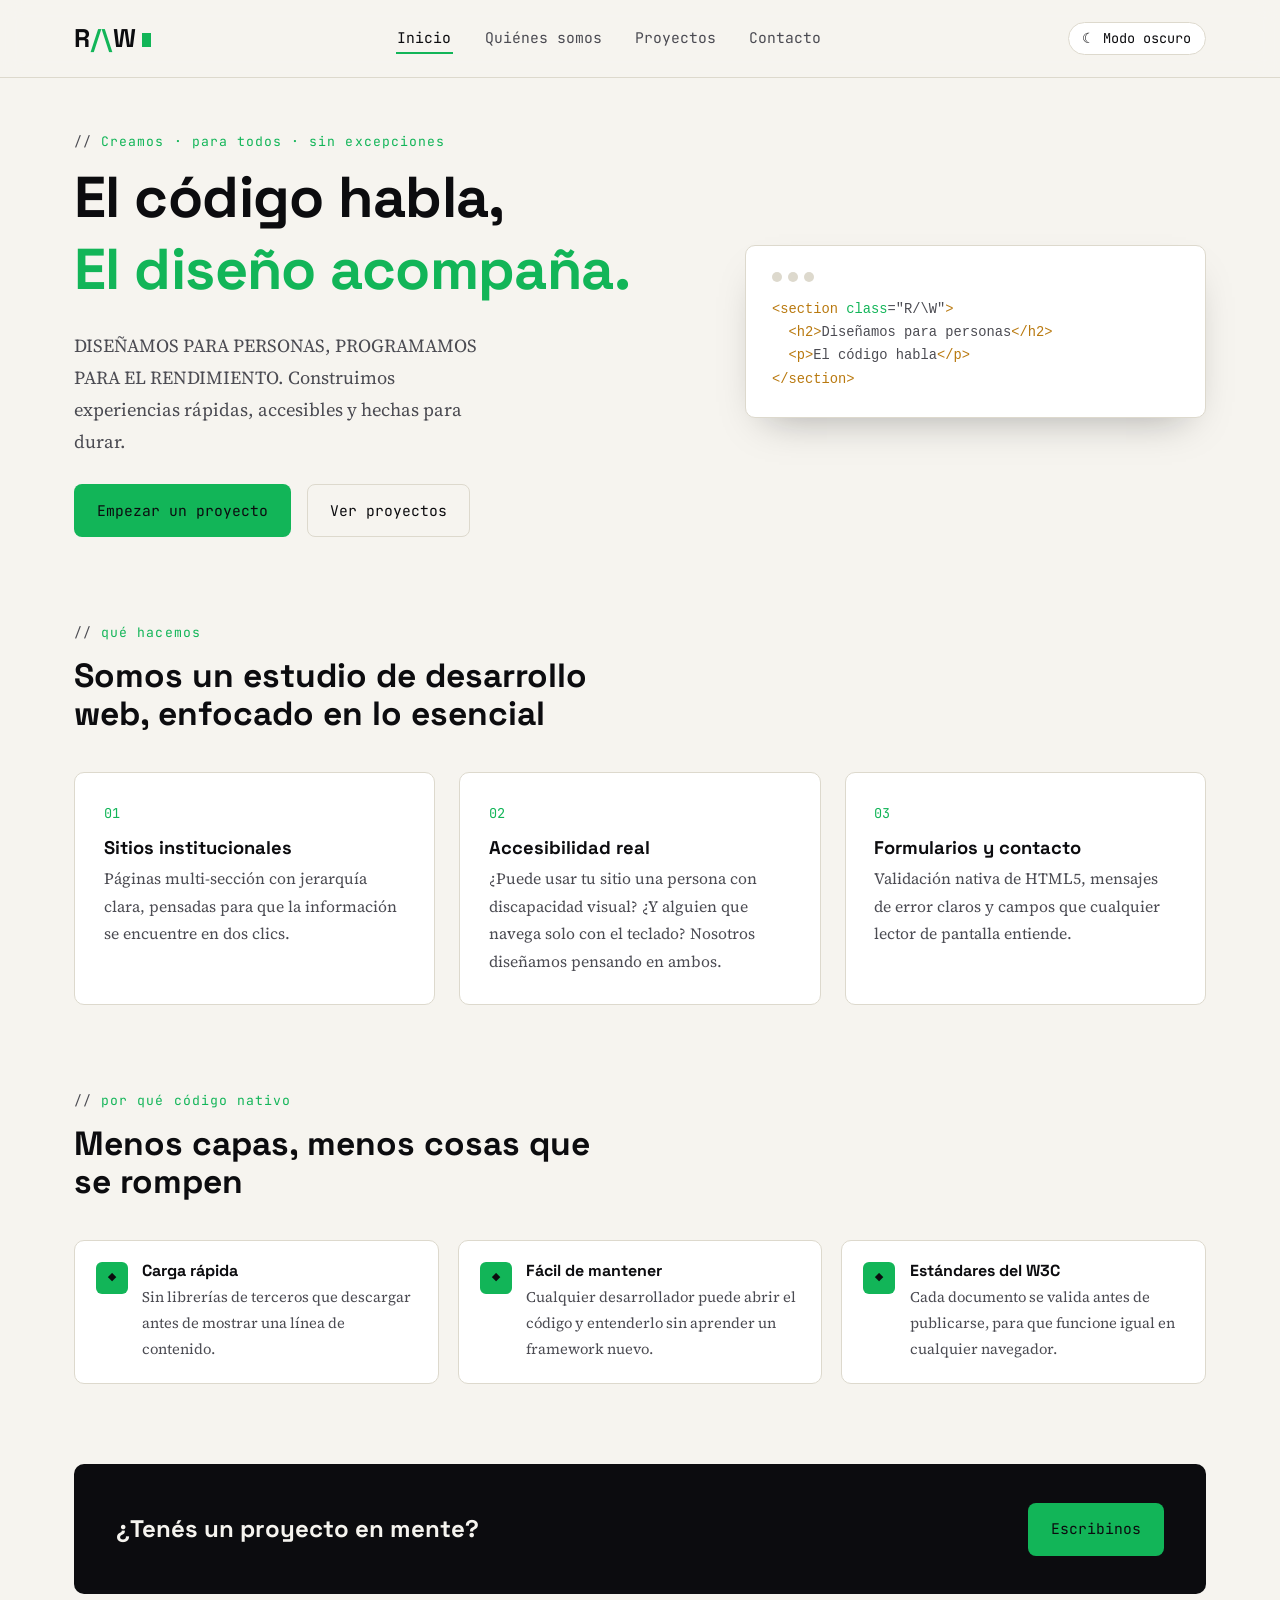
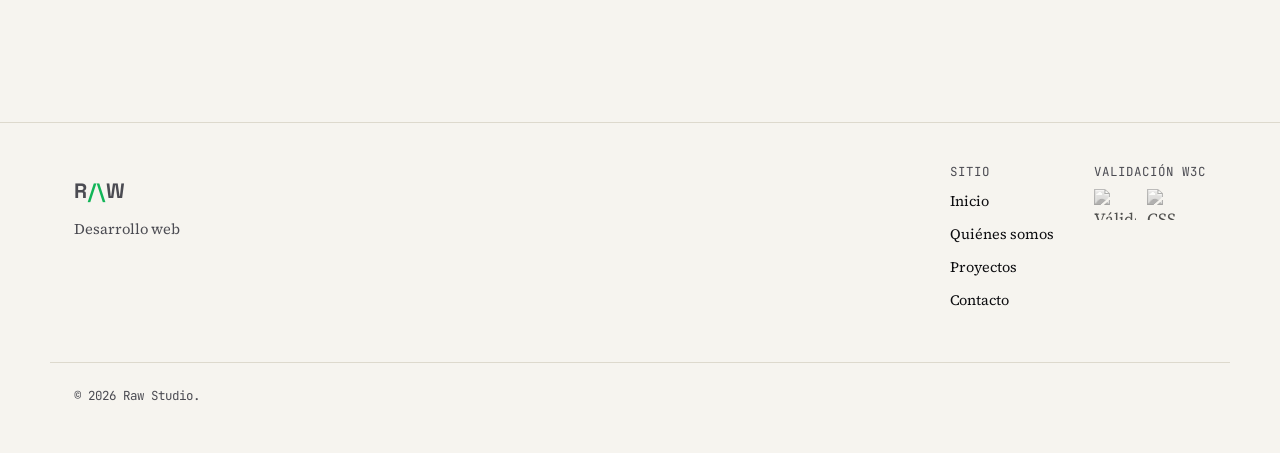
==== index.html @ df473d53 "Primer commit: Estructura limpia del header" ====
<!DOCTYPE html>
<html lang="es">
<head>
  <meta charset="UTF-8"> <!-- codificación de caracteres, necesaria para tildes y ñ -->
  <meta name="viewport" content="width=device-width, initial-scale=1.0"> <!-- obligatoria para que el sitio se vea estable en celulares y tablets -->
  <meta name="description" content="Raw Studio construye sitios web rápidos y accesibles con HTML, CSS y JavaScript nativos, sin frameworks de por medio."> <!-- descripción que usan los buscadores en los resultados -->
  <meta name="robots" content="index, follow"> <!-- le dice a los buscadores que indexen esta página y sigan sus links -->
  <meta name="keywords" content="desarrollo web,diseño web,accesibilidad,html5"> <!-- palabras clave asociadas a la página -->
  <meta name="author" content="Raw Studio"> <!-- autor del documento -->
  <title>Raw Studio — Desarrollo web</title> <!-- texto que aparece en la pestaña del navegador -->

  <!-- Precarga de conexión a Google Fonts para que las fuentes externas carguen más rápido -->
  <link rel="preconnect" href="https://fonts.googleapis.com">
  <link rel="preconnect" href="https://fonts.gstatic.com" crossorigin>
  <!-- Tipografías externas: Space Grotesk (títulos), Source Serif 4 (cuerpo), JetBrains Mono (etiquetas/código) -->
  <link href="https://fonts.googleapis.com/css2?family=Space+Grotesk:wght@500;700;800&family=Source+Serif+4:ital,wght@0,400;0,600;1,400&family=JetBrains+Mono:wght@400;500&display=swap" rel="stylesheet">
  <link rel="stylesheet" href="css/base.css"> <!-- Este CSS lo comparten todas las páginas para no repetir el mismo código en cada una -->
  <link rel="stylesheet" href="css/index.css"> <!-- Este CSS es exclusivo de esta página (hero, servicios, features, CTA) -->
</head>
<body>

  <!-- Skip link: permite saltar directo al contenido con el teclado, sin pasar por todo el menú -->
  <a class="skip-link" href="#contenido">Saltar al contenido</a>

  <!-- HEADER: encabezado presente en las 4 páginas, con logo, navegación y botón de tema -->
  <header class="site-header">
  <div class="header-inner"> 
    <!-- Esto es para tocar el logo y volverte a la pagina principal-->
     <!-- El logo NO es un <h1>: cada página define su propio h1 más abajo -->
    <a href="index.html" class="logo" aria-label="Raw Studio, inicio">R<span class="slash">/\</span>W<span class="cursor" aria-hidden="true"></span></a>

      <!-- <nav> semántico con aria-label propio porque hay más de un <nav> en la página (este y el del footer) -->
    <nav class="main-nav" aria-label="Navegación principal">
      <ul> 
        <li><a href="index.html" aria-current="page">Inicio</a></li><!-- aria-current="page" le indica a lectores de pantalla en qué página estamos parados -->
        <li><a href="quienes-somos.html">Quiénes somos</a></li>
        <li><a href="proyectos.html">Proyectos</a></li>
        <li><a href="contacto.html">Contacto</a></li>
      </ul>
    </nav>

    <div class="header-actions"> <!-- contenedor del botón de tema, por si mañana se agrega algo más al lado -->
        <!-- Botón de modo claro/oscuro. aria-pressed y aria-label los actualiza js/theme.js en cada click -->
      <button id="theme-toggle" class="theme-toggle" type="button" aria-pressed="false" aria-label="Cambiar a modo oscuro">
        ☾ Modo oscuro
      </button>
    </div>
  </div>
</header>
  
  <!-- <main> único por página: contiene el contenido central, es el destino del skip-link -->
  <main id="contenido">

    <!-- .home-grid: layout Grid de una sola columna y ancho completo (index NO lleva aside, según consigna) -->
    <div class="page home-grid">

      <!-- HERO: sección de apertura. Es un <section> con Grid interno de 2 columnas (texto | panel de código).
           aria-label explícito (no aria-labelledby al h1) porque el h1 es un eslogan ("El código habla...") y no
           describe qué es la región; un lector de pantalla necesita un nombre que explique la sección, no la frase de marketing. -->
      <section class="hero" aria-label="Presentación principal">
        <div class="hero-copy"> <!-- columna izquierda del hero: texto y botones -->
          <p class="eyebrow">Creamos · para todos · sin excepciones</p> <!-- etiqueta chica arriba del título -->
          <!-- h1: único encabezado de nivel 1 de esta página -->
          <h1 class="hero-title">El código habla,<span class="hl">El diseño acompaña.</span></h1>
          <p class="hero-lede"> <!-- párrafo de bajada, resume la propuesta del estudio -->
            DISEÑAMOS PARA PERSONAS, PROGRAMAMOS PARA EL RENDIMIENTO.
            Construimos experiencias rápidas, accesibles y hechas para durar.
          </p>
          <!-- .hero-actions: Flexbox para alinear los dos botones en fila -->
          <div class="hero-actions">
            <a class="btn btn-primary" href="contacto.html">Empezar un proyecto</a> <!-- botón principal, mayor jerarquía visual -->
            <a class="btn btn-ghost" href="proyectos.html">Ver proyectos</a> <!-- botón secundario, solo contorno -->
          </div>
        </div>
        <!-- Panel decorativo tipo "editor de código". aria-hidden porque es puramente visual, no aporta información -->
        <div class="hero-panel" aria-hidden="true">
          <div class="dot-row"> <!-- fila de puntitos, como los botones de una ventana -->
            <span class="dot"></span><span class="dot"></span><span class="dot"></span>
          </div>
          <pre><span class="tok-tag">&lt;section</span> <span class="tok-attr">class</span>=<span class="tok-str">"R/\W"</span><span class="tok-tag">&gt;</span>
  <span class="tok-tag">&lt;h2&gt;</span>Diseñamos para personas<span class="tok-tag">&lt;/h2&gt;</span>
  <span class="tok-tag">&lt;p&gt;</span>El código habla<span class="tok-tag">&lt;/p&gt;</span>
<span class="tok-tag">&lt;/section&gt;</span></pre>
<!--<pre>sirve para mostrar texto con formato predefinido, respetando exactamente los espacios, saltos de línea y tabulaciones que tiene en el código fuente.-->
        </div>
      </section>

      <!-- SERVICIOS: .services-grid usa CSS Grid de 3 columnas (repeat(3, 1fr)).
           aria-label explícito con el texto del eyebrow: el h2 es una frase larga, "qué hacemos" es el nombre
           corto y descriptivo que un lector de pantalla necesita al navegar por regiones. -->
      <section aria-label="Qué hacemos">
        <div class="section-head"> <!-- eyebrow + h2 de la sección -->
          <p class="eyebrow">qué hacemos</p>
          <h2>Somos un estudio de desarrollo web, enfocado en lo esencial</h2>
        </div>
        <div class="services-grid">
          <!-- Cada <article> es contenido independiente y autocontenido: por eso no es un simple <div> -->
          <article class="service-card">
            <p class="num">01</p> <!-- numerito decorativo de la tarjeta -->
            <h3>Sitios institucionales</h3>
            <p>Páginas multi-sección con jerarquía clara, pensadas para que la información se encuentre en dos clics.</p>
          </article>
          <article class="service-card">
            <p class="num">02</p>
            <h3>Accesibilidad real</h3>
            <p>¿Puede usar tu sitio una persona con discapacidad visual?
               ¿Y alguien que navega solo con el teclado?
               Nosotros diseñamos pensando en ambos.</p>
          </article>
          <article class="service-card">
            <p class="num">03</p>
            <h3>Formularios y contacto</h3>
            <p>Validación nativa de HTML5, mensajes de error claros y campos que cualquier lector de pantalla entiende.</p>
          </article>
        </div>
      </section>

      <!-- POR QUÉ NOSOTROS: .features-row usa Flexbox con wrap, para que las 3 tarjetas se acomoden solas.
           aria-label explícito (mismo criterio que en la sección de servicios): el h2 es un eslogan,
           el eyebrow es el nombre corto que describe la región. -->
      <section aria-label="Por qué código nativo">
        <div class="section-head">
          <p class="eyebrow">por qué código nativo</p>
          <h2>Menos capas, menos cosas que se rompen</h2>
        </div>
        <div class="features-row">
          <div class="feature-pill"> <!-- tarjeta: ícono + título + texto -->
            <!-- Ícono puramente decorativo -> aria-hidden -->
            <span class="mark" aria-hidden="true">◆</span>
            <div>
              <h3>Carga rápida</h3>
              <p>Sin librerías de terceros que descargar antes de mostrar una línea de contenido.</p>
            </div>
          </div>
          <div class="feature-pill">
            <span class="mark" aria-hidden="true">◆</span>
            <div>
              <h3>Fácil de mantener</h3>
              <p>Cualquier desarrollador puede abrir el código y entenderlo sin aprender un framework nuevo.</p>
            </div>
          </div>
          <div class="feature-pill">
            <span class="mark" aria-hidden="true">◆</span>
            <div>
              <h3>Estándares del W3C</h3>
              <p>Cada documento se valida antes de publicarse, para que funcione igual en cualquier navegador.</p>
            </div>
          </div>
        </div>
      </section>

      <!-- CTA final: .cta-band usa Flexbox para separar el texto del botón a los extremos.
           No tiene eyebrow arriba, así que el aria-label describe la función de la región
           en vez de repetir la pregunta del h2 como nombre de landmark. -->
      <section class="cta-band" aria-label="Llamado a la acción">
        <h2>¿Tenés un proyecto en mente?</h2>
        <a class="btn btn-primary" href="contacto.html">Escribinos</a>
      </section>

    </div>
  </main>

  <!-- FOOTER institucional: se repite igual en las 4 páginas -->
  <footer class="site-footer">
    <!-- .footer-inner: Flexbox con justify-content: space-between para separar marca y navegación -->
    <div class="footer-inner">
      <div class="footer-brand"> <!-- logo chico + descripción corta del estudio -->
        <p class="logo">R<span class="slash">/\</span>W</p>
        <p>Desarrollo web</p>
      </div>
      <!-- Segundo <nav> de la página: por eso necesita su propio aria-label distinto al de arriba -->
      <nav class="footer-nav" aria-label="Navegación del pie de página">
        <div class="footer-col"> <!-- columna "Sitio", con los links a las 4 páginas -->
          <h2>Sitio</h2>
          <ul>
            <li><a href="index.html">Inicio</a></li>
            <li><a href="quienes-somos.html">Quiénes somos</a></li>
            <li><a href="proyectos.html">Proyectos</a></li>
            <li><a href="contacto.html">Contacto</a></li>
          </ul>
        </div>
        <div class="footer-col"> <!-- columna "Validación W3C", con los badges -->
          <h2>Validación W3C</h2>
          <!-- Badges oficiales del W3C: certifican que el HTML y el CSS pasan la validación -->
          <div class="w3c-badges">
            <a href="https://validator.w3.org/check?uri=referer" title="Validar HTML de esta página">
              <img src="https://www.w3.org/Icons/valid-html401" alt="Válido HTML5" width="42" height="31">
            </a>
            <a href="https://jigsaw.w3.org/css-validator/check/referer" title="Validar CSS de esta página">
              <img src="https://jigsaw.w3.org/css-validator/images/vcss" alt="CSS Válido" width="42" height="31">
            </a>
          </div>
        </div>
      </nav>
    </div>
    <div class="footer-bottom"> <!-- franja final, debajo de la línea divisoria -->
      <p>© 2026 Raw Studio.</p>
      
    </div>
  </footer>

  <!-- Script al final del body: se carga después del contenido, no bloquea el renderizado -->
  <script src="js/theme.js"></script>
</body>
</html>
---- css/base.css ----
/* ============================================================
   RAW STUDIO — BASE.CSS
   Estilos COMPARTIDOS por las 4 páginas: variables (modo claro/
   oscuro), reset, header, nav, botones, layout de página interna
   y footer. Se carga en index, quienes-somos, contacto y proyectos,
   SIEMPRE antes que el CSS propio de cada página.
   ============================================================ */

/* ------------------------------------------------------------
   1. TOKENS — Custom Properties
   Modo claro por defecto, modo oscuro sobreescribe en .dark-mode
   ------------------------------------------------------------ */
:root { /* variables globales, disponibles en todo el documento */
  --bg: #f6f4ef; /* color de fondo general del sitio (modo claro) */
  --surface: #ffffff; /* color de fondo de tarjetas, inputs, header */
  --surface-raised: #ffffff; /* fondo de elementos "elevados" (ej. cta-band en oscuro) */
  --ink: #0c0c0f; /* color principal de texto */
  --ink-soft: #4b4b52; /* color de texto secundario/atenuado */
  --line: #ddd9cd; /* color de bordes y separadores */

  --accent: #12b558; /* verde de marca: links activos, botones, cursor */
  --accent-ink: #0c0c0f; /* color de texto que va SOBRE el acento (contraste) */
  --accent-soft: rgba(18, 181, 88, 0.12); /* versión translúcida del acento, para fondos suaves */

  --accent-2: #b9790f; /* acento secundario: mark, detalles cálidos */
  --accent-2-soft: rgba(185, 121, 15, 0.14); /* versión translúcida del acento secundario */

  --danger: #b3261e; /* color de error (bordes de input inválido) */
  --danger-soft: rgba(179, 38, 30, 0.1); /* versión translúcida del color de error */

  --font-display: "Space Grotesk", "Arial Narrow", sans-serif; /* fuente de títulos, con fallback de sistema */
  --font-body: "Source Serif 4", Georgia, "Times New Roman", serif; /* fuente de párrafos, con fallback de sistema */
  --font-mono: "JetBrains Mono", ui-monospace, "Courier New", monospace; /* fuente de etiquetas/código, con fallback de sistema */

  --lh-tight: 1.15; /* interlineado ajustado, para títulos grandes */
  --lh-body: 1.75; /* interlineado amplio, para párrafos largos */
  --ls-wide: 0.08em; /* espaciado entre letras, para textos tipo etiqueta */

  --radius: 10px; /* radio de borde estándar de tarjetas y botones */
  --shadow: 0 18px 40px -20px rgba(12, 12, 15, 0.35); /* sombra suave estándar */
  --content-max: 1180px; /* ancho máximo del contenido centrado */

  color-scheme: light; /* le avisa al navegador que esta página es de tema claro (afecta scrollbars, controles nativos) */
}

body.dark-mode { /* mismas variables de arriba, pero con los valores del tema oscuro */
  --bg: #0c0c0f; /* fondo casi negro */
  --surface: #16161b; /* superficie de tarjetas un poco más clara que el fondo */
  --surface-raised: #1b1b21; /* superficie elevada, aún más clara */
  --ink: #f3f2ec; /* texto principal casi blanco */
  --ink-soft: #a9a9b3; /* texto secundario gris claro */
  --line: #2b2b32; /* bordes sutiles sobre fondo oscuro */

  --accent: #1ee56e; /* verde más brillante, para que resalte sobre fondo oscuro */
  --accent-ink: #0c0c0f; /* texto oscuro sobre el verde (mismo contraste que en claro) */
  --accent-soft: rgba(30, 229, 110, 0.14); /* verde translúcido para fondos suaves en oscuro */

  --accent-2: #f0b94d; /* acento secundario más claro para modo oscuro */
  --accent-2-soft: rgba(240, 185, 77, 0.16); /* versión translúcida */

  --danger: #ff6b6b; /* rojo más claro, legible sobre fondo oscuro */
  --danger-soft: rgba(255, 107, 107, 0.14); /* versión translúcida */

  --shadow: 0 18px 40px -20px rgba(0, 0, 0, 0.6); /* sombra más marcada, porque el fondo oscuro la disimula */
  color-scheme: dark; /* le avisa al navegador que este estado es de tema oscuro */
}

/* ------------------------------------------------------------
   2. RESET mínimo
   ------------------------------------------------------------ */
*,
*::before,
*::after {
  box-sizing: border-box; /* el padding y el borde se descuentan del ancho, no se suman */
}

html {
  scroll-behavior: smooth; /* el scroll con anclas (#id) se desliza suave en vez de saltar */
}

body {
  margin: 0; /* saca el margen por defecto del navegador */
  background: var(--bg); /* fondo según el tema actual (claro u oscuro) */
  color: var(--ink); /* color de texto según el tema actual */
  font-family: var(--font-body); /* tipografía base para todo el texto */
  font-size: 1.06rem; /* tamaño de fuente base, un poco más grande que el default */
  line-height: var(--lh-body); /* interlineado cómodo para lectura */
  -webkit-font-smoothing: antialiased; /* suaviza el renderizado de fuentes en navegadores WebKit */
  transition: background-color 0.25s ease, color 0.25s ease; /* anima el cambio de color al alternar el tema */
}

img {
  max-width: 100%; /* ninguna imagen desborda el ancho de su contenedor */
  display: block; /* saca el espacio fantasma que dejan las imágenes inline */
}

a {
  color: inherit; /* los links toman el color del texto que los rodea, no el azul por defecto */
}

ul {
  margin: 0; /* saca el margen por defecto de las listas */
  padding: 0; /* saca el padding por defecto (donde vivían las viñetas) */
  list-style: none; /* saca las viñetas, porque el diseño no las usa */
}

h1, h2, h3, h4 {
  font-family: var(--font-display); /* los títulos usan la tipografía de display, no la de párrafo */
  line-height: var(--lh-tight); /* interlineado más ajustado para bloques de texto grande */
  margin: 0 0 0.5em; /* solo margen abajo, para controlar el espaciado a mano */
  font-weight: 700; /* negrita por defecto en todos los niveles de título */
}

p {
  margin: 0 0 1.1em; /* separación estándar entre párrafos */
}

@media (prefers-reduced-motion: reduce) { /* si el usuario pidió "reducir movimiento" en su sistema operativo */
  *, *::before, *::after {
    animation-duration: 0.001ms !important; /* casi anula cualquier animación */
    transition-duration: 0.001ms !important; /* casi anula cualquier transición */
    scroll-behavior: auto !important; /* saca el scroll suave */
  }
}

/* ------------------------------------------------------------
   3. UTILIDADES
   ------------------------------------------------------------ */
.eyebrow { /* etiqueta chica arriba de un título, tipo "// sección" */
  display: inline-block; /* permite márgenes aunque el contenido sea texto corto */
  font-family: var(--font-mono); /* tipografía de código, para el efecto "comentario" */
  font-size: 0.82rem; /* tamaño chico, de etiqueta */
  letter-spacing: var(--ls-wide); /* letras más separadas, look técnico */
  color: var(--accent); /* color de marca */
  margin-bottom: 0.9em; /* separación respecto del título que sigue */
}

.eyebrow::before {
  content: "// "; /* agrega el "//" como si fuera un comentario de código, sin tocar el HTML */
  color: var(--ink-soft); /* el "//" un poco más apagado que el texto */
}

.skip-link { /* link de accesibilidad para saltar directo al contenido */
  position: absolute; /* se saca del flujo normal para poder esconderlo fuera de pantalla */
  left: -999px; /* oculto fuera de la pantalla mientras no tiene foco */
  top: 0;
  background: var(--accent); /* bien visible cuando aparece */
  color: var(--accent-ink); /* contraste correcto sobre el fondo de acento */
  padding: 0.75em 1.2em; /* área cómoda para hacer click/tap */
  font-family: var(--font-mono); /* combina con el resto de las etiquetas técnicas */
  font-size: 0.9rem;
  z-index: 100; /* queda por encima de todo lo demás cuando aparece */
  border-radius: 0 0 6px 0; /* esquina redondeada solo abajo a la derecha */
}

.skip-link:focus {
  left: 0; /* al recibir foco con Tab, entra a la pantalla y se hace visible */
}

.visually-hidden { /* oculta contenido visualmente sin sacarlo del árbol de accesibilidad */
  position: absolute;
  width: 1px; /* prácticamente sin tamaño... */
  height: 1px;
  overflow: hidden; /* ...y lo que sobra se recorta */
  clip: rect(0 0 0 0); /* técnica clásica para ocultar sin usar display:none (que sí lo saca del lector de pantalla) */
  white-space: nowrap; /* evita que el texto se corte y agrande el elemento */
}

/* ------------------------------------------------------------
   4. LOGO / CURSOR TITILANTE
   ------------------------------------------------------------ */
.logo {
  font-family: var(--font-display); /* tipografía de marca */
  font-size: 1.6rem;
  font-weight: 800; /* bien grueso, para que funcione como isotipo */
  color: var(--ink);
  letter-spacing: 1px; /* un poco de aire entre letras */
  margin: 0; /* el logo vive dentro de un <p>, se le saca el margen por defecto */
  text-decoration: none; /* saca el subrayado de link por defecto */
  display: inline-flex; /* permite alinear letra + cursor prolijamente */
  align-items: baseline; /* alinea el cursor con la base del texto, no con el centro */
}


.slash {
  color: var(--accent); /* la barra "/\" del logo en verde, para que resalte */
}

.cursor { /* el rectángulo verde que titila como cursor de terminal */
  display: inline-block; /* para poder darle ancho y alto */
  width: 9px;
  height: 0.85rem;
  margin-left: 5px; /* separación respecto de la "W" */
  background: var(--accent);
  animation: blink 0.9s infinite; /* aplica la animación de titileo definida abajo, en loop infinito */
}

@keyframes blink { /* define los fotogramas de la animación "blink" */
  0%, 49% { opacity: 1; } /* visible durante la primera mitad del ciclo */
  50%, 100% { opacity: 0; } /* invisible durante la segunda mitad -> efecto de parpadeo */
}

/* ------------------------------------------------------------
   5. HEADER + NAV (Flexbox)
   ------------------------------------------------------------ */
.site-header {
  position: sticky; /* el header queda pegado arriba al hacer scroll */
  top: 0; /* se pega justo en el borde superior de la ventana */
  z-index: 20; /* queda por encima del contenido que pasa por debajo */
  background: color-mix(in srgb, var(--bg) 88%, transparent); /* fondo semi-transparente mezclando el color de fondo con transparencia */
  backdrop-filter: blur(10px); /* desenfoca lo que se ve detrás del header al hacer scroll */
  border-bottom: 1px solid var(--line); /* línea fina que separa el header del contenido */
}

.header-inner {
  max-width: var(--content-max); /* no se estira más allá del ancho máximo del sitio */
  margin: 0 auto; /* centra el bloque horizontalmente */
  padding: 1rem 1.5rem; /* aire interno arriba/abajo y a los costados */
  display: flex; /* logo, nav y botón en fila */
  align-items: center; /* centrados verticalmente entre sí */
  justify-content: space-between; /* logo pegado a la izquierda, botón pegado a la derecha */
  gap: 1.5rem; /* separación mínima entre los 3 bloques */
}

.main-nav ul {
  display: flex; /* los <li> quedan en fila en vez de apilados */
  align-items: center; /* centrados verticalmente */
  gap: 1.9rem; /* separación entre cada link del menú */
  font-family: var(--font-mono); /* tipografía técnica para el menú */
  font-size: 0.92rem;
}

.main-nav a {
  text-decoration: none; /* sin subrayado */
  color: var(--ink-soft); /* color apagado cuando el link no está activo ni en hover */
  padding: 0.3em 0.1em; /* aire para que el área de click sea más grande */
  border-bottom: 2px solid transparent; /* reserva el espacio del subrayado, aunque no se vea (evita que "salte" el layout) */
  transition: color 0.2s ease, border-color 0.2s ease; /* anima el cambio de color y del subrayado */
}

.main-nav a:hover,
.main-nav a:focus-visible {
  color: var(--ink); /* se oscurece/aclara al pasar el mouse o enfocar con teclado */
  border-color: var(--accent); /* aparece el subrayado verde */
}

.main-nav a[aria-current="page"] { /* selecciona el link que tiene aria-current="page" (la página activa) */
  color: var(--ink); /* mismo estilo que el hover, pero fijo */
  border-color: var(--accent); /* subrayado verde permanente en la página en la que estás parado */
}

.header-actions {
  display: flex; /* alinea lo que haya del lado derecho del header (el botón de tema) */
  align-items: center;
  gap: 1rem;
}

.theme-toggle { /* botón de modo claro/oscuro */
  font-family: var(--font-mono);
  font-size: 0.85rem;
  background: var(--surface); /* mismo tono que otras superficies (tarjetas) */
  color: var(--ink);
  border: 1px solid var(--line);
  border-radius: 999px; /* valor bien alto -> forma de píldora */
  padding: 0.5em 1em;
  cursor: pointer; /* el mouse indica que es clickeable */
  transition: border-color 0.2s ease, transform 0.15s ease, background 0.2s ease; /* anima hover y click */
}

.theme-toggle:hover {
  border-color: var(--accent); /* el borde se pone verde al pasar el mouse */
}

.theme-toggle:focus-visible {
  outline: 2px solid var(--accent); /* contorno visible al navegar con teclado (Tab) */
  outline-offset: 2px; /* separa el contorno del borde del botón, para que no se pisen */
}

.theme-toggle:active {
  transform: scale(0.96); /* se achica un poquito al hacer click, feedback táctil */
}

/* ------------------------------------------------------------
   6. BOTONES
   ------------------------------------------------------------ */
.btn { /* estilos base compartidos por cualquier botón/link con pinta de botón */
  display: inline-block; /* para poder darle padding sin romper el flujo del texto */
  font-family: var(--font-mono);
  font-size: 0.92rem;
  text-decoration: none; /* por si el botón es en realidad un <a> */
  padding: 0.85em 1.5em; /* área cómoda de click */
  border-radius: 8px;
  border: 1px solid transparent; /* reserva el espacio del borde aunque no se vea (para btn-primary) */
  cursor: pointer;
  transition: transform 0.15s ease, background 0.2s ease, border-color 0.2s ease, box-shadow 0.2s ease; /* anima todos los estados */
}

.btn-primary { /* variante sólida, de mayor jerarquía visual */
  background: var(--accent);
  color: var(--accent-ink); /* texto oscuro sobre el fondo verde, para contraste */
}

.btn-primary:hover,
.btn-primary:focus-visible {
  box-shadow: var(--shadow); /* sombra que le da sensación de "elevación" */
  transform: translateY(-2px); /* se levanta 2px al pasar el mouse */
}

.btn-primary:active {
  transform: translateY(0); /* vuelve a su posición original al hacer click, simula que se "hunde" */
}

.btn-ghost { /* variante secundaria, solo contorno */
  background: transparent; /* sin relleno */
  color: var(--ink);
  border-color: var(--line); /* borde sutil en vez de fondo sólido */
}

.btn-ghost:hover,
.btn-ghost:focus-visible {
  border-color: var(--accent); /* el borde se pone verde */
  color: var(--accent); /* el texto también toma el color de acento */
}

.btn:focus-visible {
  outline: 2px solid var(--accent); /* mismo tratamiento de foco que el resto de los controles */
  outline-offset: 2px;
}

/* ------------------------------------------------------------
   7. LAYOUT — contenedor general y grid de páginas internas
   (el grid propio del index, .home-grid, vive en home.css)
   ------------------------------------------------------------ */
.page { /* contenedor genérico que centra el contenido y le pone márgenes laterales */
  max-width: var(--content-max);
  margin: 0 auto;
  padding: 0 1.5rem;
}

.layout-grid { /* estructura de 2 columnas para las páginas internas */
  display: grid; /* activa CSS Grid en este contenedor */
  grid-template-columns: minmax(0, 1fr) minmax(240px, 300px); /* columna principal flexible + aside de ancho acotado */
  gap: 3.5rem; /* separación entre columna principal y aside */
  padding-block: 3rem 5rem; /* espacio arriba y (más) abajo del bloque */
  align-items: start; /* cada columna respeta su propia altura, no se estiran para igualarse */
}

.layout-grid > aside { /* solo el <aside> hijo directo del grid (no cualquier aside anidado) */
  position: sticky; /* se queda "pegado" en pantalla mientras el resto hace scroll */
  top: 6.5rem; /* a qué distancia del borde superior se pega (debajo del header) */
  border: 1px solid var(--line);
  border-radius: var(--radius);
  padding: 1.6rem;
  background: var(--surface);
}

.layout-grid > aside h2 {
  font-size: 1.05rem; /* título del aside, más chico que un h2 normal de la página */
}

/* Encabezado de página interna (título + bajada): quienes-somos, contacto y proyectos */
.page-hero {
  padding-block: 2.6rem 0.5rem; /* aire arriba, poco abajo (porque después viene el borde) */
  border-bottom: 1px solid var(--line); /* separa el encabezado del resto del contenido */
}

.page-hero h1 {
  font-size: clamp(2rem, 4vw, 2.7rem); /* tamaño fluido: nunca menor a 2rem ni mayor a 2.7rem */
}

.page-hero .lede { /* el párrafo de bajada debajo del h1 */
  color: var(--ink-soft); /* más apagado que el título */
  max-width: 62ch; /* ancho máximo en "caracteres", para que no se estire de más en pantallas anchas */
  font-size: 1.05rem;
}

/* Lista de tags en Flexbox: aparece en el aside de quienes-somos y de proyectos */
.tag-list {
  display: flex; /* los <li> quedan en fila */
  flex-wrap: wrap; /* si no entran todos, bajan de línea */
  gap: 0.6rem; /* separación entre tags */
}

.tag-list li { /* cada tag individual, con pinta de "chip" */
  font-family: var(--font-mono);
  font-size: 0.82rem;
  background: var(--accent-soft); /* fondo verde bien suave */
  color: var(--ink);
  border: 1px solid var(--line);
  padding: 0.4em 0.8em;
  border-radius: 999px; /* forma de píldora */
}

/* ------------------------------------------------------------
   8. FOOTER
   ------------------------------------------------------------ */
.site-footer {
  border-top: 1px solid var(--line); /* separa el footer del contenido de arriba */
  margin-top: 3rem; /* empuja el footer lejos del último bloque de contenido */
}

.footer-inner {
  max-width: var(--content-max);
  margin: 0 auto;
  padding: 2.6rem 1.5rem 3rem;
  display: flex; /* marca a la izquierda, columnas de links a la derecha */
  flex-wrap: wrap; /* en pantallas chicas, los bloques bajan de línea */
  justify-content: space-between; /* separa marca y nav a los extremos */
  gap: 2rem; /* separación mínima si el wrap los junta */
}

.footer-brand .logo { /* el logo del footer se repite más chico que el del header; antes vivía como style="" inline */
  font-size: 1.3rem;
}

.footer-brand p {
  color: var(--ink-soft);
  font-size: 0.92rem;
  max-width: 32ch; /* corta el texto para que no se estire en una sola línea larga */
  margin-top: 0.5rem;
}

.footer-nav {
  display: flex; /* las columnas "Sitio" y "Validación W3C" quedan una al lado de la otra */
  gap: 2.5rem;
  flex-wrap: wrap; /* bajan de línea si no entran */
}

.footer-col h2 { /* título chico de cada columna del footer ("SITIO", "VALIDACIÓN W3C") */
  font-family: var(--font-mono);
  font-size: 0.78rem;
  letter-spacing: var(--ls-wide);
  color: var(--ink-soft); /* apagado, es solo una etiqueta de categoría */
  margin-bottom: 0.8em;
  font-weight: 400; /* sin negrita, para que no compita con el contenido */
  text-transform: uppercase; /* siempre en mayúsculas, sea como sea que esté escrito en el HTML */
}

.footer-col ul {
  display: flex;
  flex-direction: column; /* los links de cada columna quedan apilados verticalmente */
  gap: 0.5rem;
  font-size: 0.9rem;
}

.footer-col a {
  text-decoration: none;
  color: var(--ink);
}

.footer-col a:hover,
.footer-col a:focus-visible {
  color: var(--accent); /* se pone verde al pasar el mouse o enfocar */
}

.w3c-badges {
  display: flex; /* los 2 logitos (HTML5 y CSS) quedan en fila */
  gap: 0.7rem;
  align-items: center;
}

.w3c-badges img {
  height: 31px; /* alto fijo, tamaño oficial de los badges del W3C */
  width: auto; /* el ancho se ajusta solo, para no deformar el logo */
  filter: grayscale(1) opacity(0.7); /* en blanco y negro y semi-transparente por defecto, más discreto */
  transition: filter 0.2s ease; /* anima el cambio de filtro */
}

.w3c-badges a:hover img,
.w3c-badges a:focus-visible img {
  filter: none; /* recupera el color completo al pasar el mouse o enfocar */
}

.footer-bottom { /* franja final con el copyright */
  max-width: var(--content-max);
  margin: 0 auto;
  padding: 1.4rem 1.5rem 2rem;
  border-top: 1px solid var(--line); /* separa esta franja del resto del footer */
  display: flex;
  justify-content: space-between; /* copyright a la izquierda, "UPS..." a la derecha */
  flex-wrap: wrap;
  gap: 1rem;
  font-family: var(--font-mono);
  font-size: 0.78rem;
  color: var(--ink-soft);
}

/* ------------------------------------------------------------
   9. RESPONSIVE — piezas compartidas (nav, footer, layout interno)
   ------------------------------------------------------------ */
@media (max-width: 900px) { /* se aplica en pantallas de 900px de ancho o menos (tablets) */
  .layout-grid {
    grid-template-columns: 1fr; /* pasa de 2 columnas a 1 sola, todo apilado */
  }

  .layout-grid > aside {
    position: static; /* deja de quedar pegado al hacer scroll (ya no hace falta con todo apilado) */
    order: 2; /* el aside pasa a mostrarse después del contenido principal, no antes */
  }
}

@media (max-width: 640px) { /* se aplica en pantallas de 640px o menos (celulares) */
  .main-nav ul {
    gap: 1.1rem; /* menos separación entre links, para que entren en pantallas chicas */
    font-size: 0.82rem; /* letra más chica */
  }

  .footer-inner {
    flex-direction: column; /* marca y navegación quedan apiladas en vez de lado a lado */
  }
}
---- css/index.css ----
/* ============================================================
   RAW STUDIO — INDEX.CSS
   Estilos exclusivos de index.html: hero, grid de servicios,
   fila de features y banda final de CTA.
   Requiere que base.css esté cargado antes (usa sus variables
   y clases .page, .btn, etc.).
   ============================================================ */

/* Grid de una sola columna, ancho completo, sin aside (según consigna) */
.home-grid {
  display: grid; /* activa CSS Grid en este contenedor */
  grid-template-columns: 1fr; /* una única columna que ocupa todo el ancho disponible */
  gap: 5rem; /* separación vertical entre hero, servicios, features y CTA */
  padding-block: 3rem 5rem; /* aire arriba y (más) abajo de todo el bloque */
}

/* ------------------------------------------------------------
   HERO
   ------------------------------------------------------------ */
.hero {
  display: grid; /* activa CSS Grid para acomodar texto + panel de código */
  /* 2 columnas: texto un poco más ancho (1.15fr) que el panel de código (0.85fr) */
  grid-template-columns: 1.15fr 0.85fr;
  gap: 3rem; /* separación entre ambas columnas */
  align-items: center; /* centra verticalmente el contenido de cada columna */
}

.hero-title {
  font-size: clamp(2.4rem, 4.5vw, 3.6rem); /* tamaño fluido: mínimo 2.4rem, máximo 3.6rem, escala con el viewport */
  letter-spacing: -0.01em; /* letras levemente más juntas, típico de títulos grandes */
  line-height: 1.1; /* interlineado ajustado para que el título ocupe menos alto */
}

.hero-title .hl { /* la parte del título resaltada en verde ("sin intermediarios") */
  color: var(--accent);
  display: block; /* la fuerza a bajar a su propia línea */
  margin-top: 0.15em; /* pequeño respiro respecto de la línea de arriba */
}

.hero-lede { /* párrafo de bajada debajo del título */
  font-size: 1.15rem;
  color: var(--ink-soft); /* más apagado que el título, para jerarquía visual */
  max-width: 46ch; /* corta el ancho del párrafo en ~46 caracteres, para que no se estire de más */
}

.hero-actions { /* contenedor de los 2 botones del hero */
  display: flex; /* los botones quedan en fila */
  gap: 1rem; /* separación entre botones */
  margin-top: 1.6rem; /* separación respecto del párrafo de arriba */
  flex-wrap: wrap; /* si no entran en una fila, el segundo baja de línea */
}

.hero-panel { /* el panel decorativo con pinta de editor de código */
  background: var(--surface);
  border: 1px solid var(--line);
  border-radius: var(--radius);
  padding: 1.6rem;
  font-family: var(--font-mono); /* tipografía de código para el contenido de adentro */
  font-size: 0.86rem;
  color: var(--ink-soft);
  box-shadow: var(--shadow); /* sombra para que se sienta "flotando" */
}

.hero-panel .dot-row { /* fila de los 3 puntitos, como los de una ventana de Mac */
  display: flex;
  gap: 6px; /* separación entre puntos */
  margin-bottom: 1rem; /* separación respecto del código de abajo */
}

.hero-panel .dot { /* cada puntito individual */
  width: 10px;
  height: 10px;
  border-radius: 50%; /* círculo perfecto */
  background: var(--line);
}

.hero-panel pre { /* el bloque de código en sí */
  margin: 0; /* saca el margen por defecto del <pre> */
  white-space: pre-wrap; /* respeta los saltos de línea del código, pero permite que el texto haga wrap si hace falta */
  line-height: 1.7; /* interlineado cómodo para leer código */
}

.hero-panel .tok-tag { color: var(--accent-2); } /* color simulado para las etiquetas HTML dentro del snippet */
.hero-panel .tok-attr { color: var(--accent); } /* color simulado para atributos (class=...) */
.hero-panel .tok-str { color: var(--ink-soft); } /* color simulado para el texto/contenido dentro del snippet */

/* ------------------------------------------------------------
   SECCIONES DE CONTENIDO
   ------------------------------------------------------------ */
.section-head { /* encabezado de cada sección (eyebrow + h2) */
  max-width: 60ch; /* evita que el título se estire demasiado en pantallas anchas */
  margin-bottom: 2.4rem; /* separación respecto del contenido de la sección */
}

.section-head h2 {
  font-size: clamp(1.6rem, 3vw, 2.1rem); /* tamaño fluido según el ancho de pantalla */
}

/* servicios: grid de 3 columnas iguales */
.services-grid {
  display: grid; /* activa CSS Grid */
  grid-template-columns: repeat(3, 1fr); /* 3 columnas del mismo ancho */
  gap: 1.5rem; /* separación entre tarjetas */
}

.service-card { /* cada tarjeta de servicio */
  background: var(--surface);
  border: 1px solid var(--line);
  border-radius: var(--radius);
  padding: 1.8rem;
  transition: transform 0.2s ease, box-shadow 0.2s ease, border-color 0.2s ease; /* anima el hover */
}

.service-card:hover {
  transform: translateY(-4px); /* se levanta un poco al pasar el mouse */
  box-shadow: var(--shadow); /* aparece la sombra, refuerza el efecto de elevación */
  border-color: var(--accent); /* el borde se pone verde */
}

.service-card .num { /* el numerito "01", "02", "03" */
  font-family: var(--font-mono);
  color: var(--accent);
  font-size: 0.85rem;
}

.service-card h3 {
  font-size: 1.15rem;
  margin: 0.6em 0 0.4em; /* separación arriba (del número) y abajo (del párrafo) */
}

.service-card p {
  color: var(--ink-soft);
  font-size: 0.98rem;
  margin: 0; /* es el último elemento de la tarjeta, no necesita margen inferior */
}

/* por qué nosotros: Flexbox con wrap */
.features-row {
  display: flex; /* las 3 tarjetas quedan en fila */
  flex-wrap: wrap; /* si no entran, la tercera baja de línea */
  gap: 1.2rem; /* separación entre tarjetas */
}

.feature-pill { /* cada tarjeta de "por qué código nativo" */
  flex: 1 1 240px; /* crece y encoge, pero nunca por debajo de 240px de ancho */
  display: flex; /* ícono y texto quedan en fila dentro de la tarjeta */
  gap: 0.9rem; /* separación entre ícono y texto */
  align-items: flex-start; /* alinea el ícono con la primera línea del texto, no con el centro */
  background: var(--surface);
  border: 1px solid var(--line);
  border-radius: var(--radius);
  padding: 1.3rem;
}

.feature-pill .mark { /* el cuadradito con el rombo (◆) */
  font-family: var(--font-mono);
  color: var(--accent-ink); /* contraste correcto sobre el fondo verde */
  background: var(--accent);
  width: 2rem;
  height: 2rem;
  flex: none; /* no se achica ni se agranda, mantiene su tamaño fijo */
  display: grid; /* para poder centrar el ícono adentro con place-items */
  place-items: center; /* centra el símbolo horizontal y verticalmente */
  border-radius: 6px;
  font-size: 0.85rem;
}

.feature-pill h3 {
  font-size: 1rem;
  margin: 0 0 0.3em;
}

.feature-pill p {
  font-size: 0.92rem;
  color: var(--ink-soft);
  margin: 0;
}

/* CTA final */
.cta-band { /* la franja oscura final con la llamada a la acción */
  display: flex; /* título a un lado, botón al otro */
  justify-content: space-between; /* los separa a los extremos */
  align-items: center; /* centrados verticalmente entre sí */
  gap: 2rem; /* separación mínima si el espacio es chico */
  background: var(--ink); /* fondo oscuro fijo, contraste fuerte con el resto de la página clara */
  color: var(--bg); /* texto claro, invertido respecto del resto del sitio */
  border-radius: var(--radius);
  padding: 2.4rem 2.6rem;
  flex-wrap: wrap; /* en pantallas chicas, el botón puede bajar de línea */
}

body.dark-mode .cta-band { /* ajuste especial para cuando el sitio entero ya está en modo oscuro */
  background: var(--surface-raised); /* en oscuro, esta franja ya no necesita ser "la más oscura" */
  border: 1px solid var(--accent-soft); /* borde sutil para que no se pierda contra el fondo */
}

.cta-band h2 {
  margin: 0;
  font-size: 1.5rem;
  color: inherit; /* toma el color claro definido en .cta-band, no el color de texto general del sitio */
}

.cta-band .btn-primary {
  flex: none; /* el botón no se estira ni se achica, mantiene su tamaño natural */
}

/* ------------------------------------------------------------
   RESPONSIVE
   ------------------------------------------------------------ */
@media (max-width: 900px) { /* tablets */
  .hero {
    grid-template-columns: 1fr; /* el texto y el panel de código pasan a apilarse */
  }

  .services-grid {
    grid-template-columns: repeat(2, 1fr); /* de 3 columnas pasa a 2 */
  }
}

@media (max-width: 640px) { /* celulares */
  .services-grid {
    grid-template-columns: 1fr; /* de 2 columnas pasa a 1, todo apilado */
  }

  .cta-band {
    flex-direction: column; /* título y botón quedan uno arriba del otro */
    text-align: center; /* centra el texto, se ve mejor apilado */
  }
}
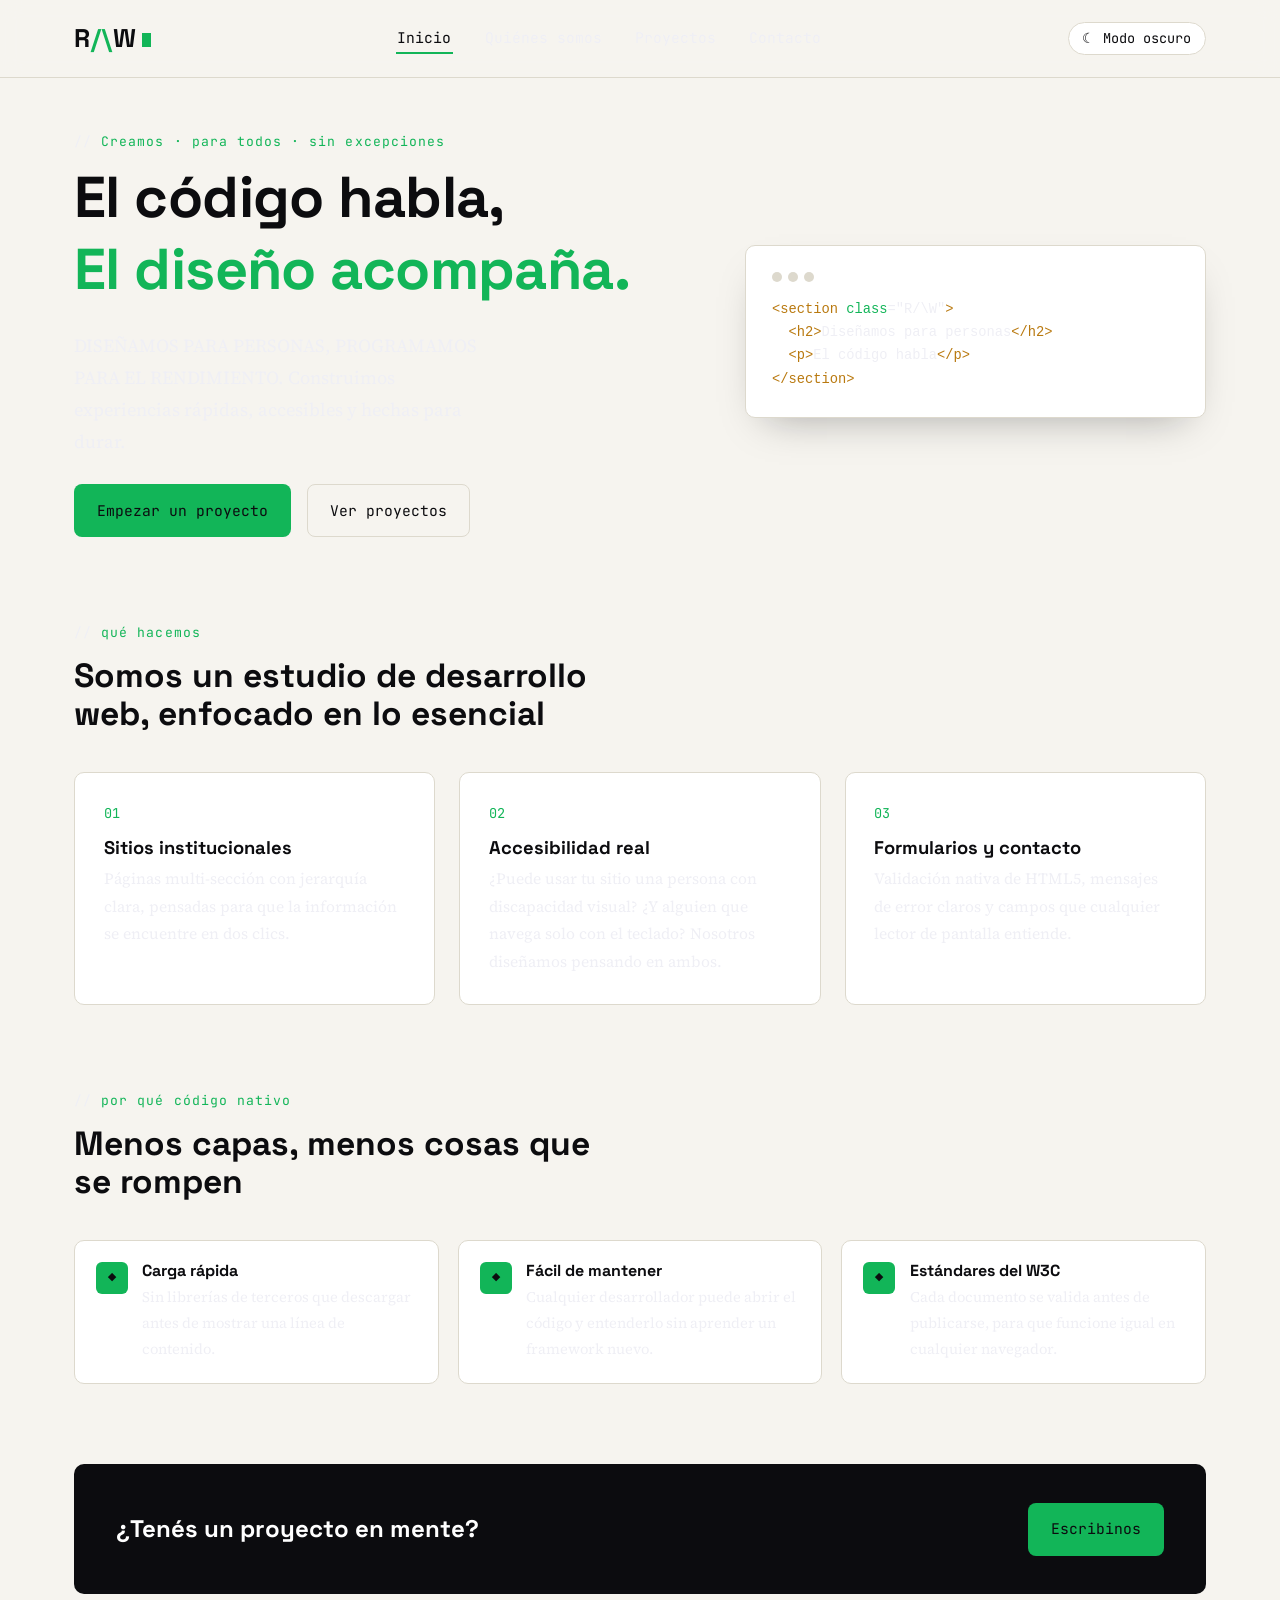
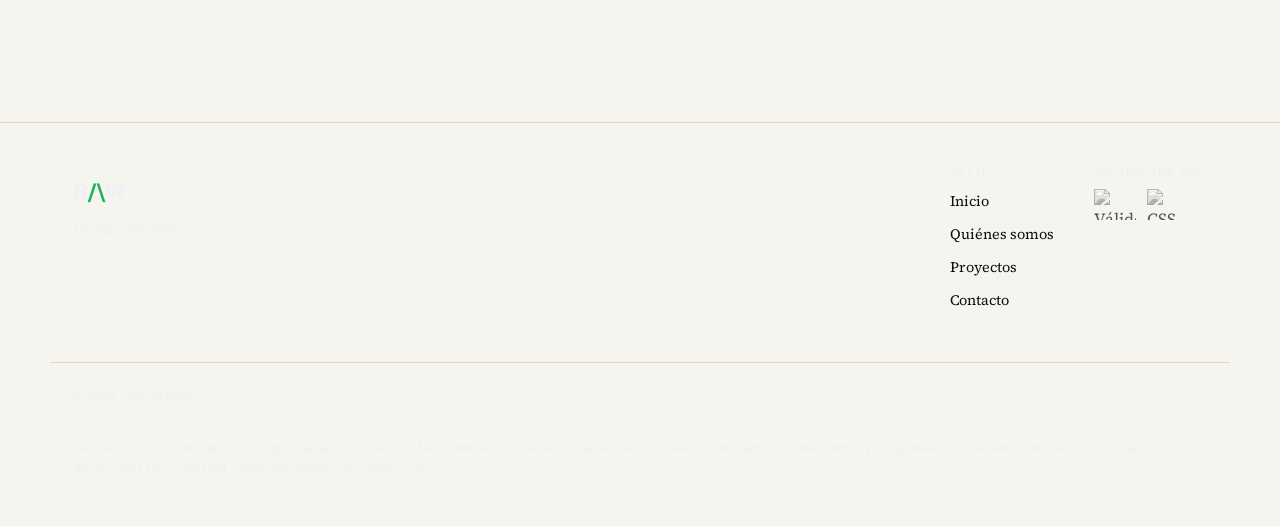
==== commit 2d064eda: "1" ====
--- a/index.html
+++ b/index.html
@@ -1,11 +1,11 @@
 <!DOCTYPE html>
 <html lang="es">
 <head>
-  <meta charset="UTF-8"> <!-- codificación de caracteres, necesaria para tildes y ñ -->
-  <meta name="viewport" content="width=device-width, initial-scale=1.0"> <!-- obligatoria para que el sitio se vea estable en celulares y tablets -->
+  <meta charset="UTF-8"> 
+  <meta name="viewport" content="width=device-width, initial-scale=1.0"> 
   <meta name="description" content="Raw Studio construye sitios web rápidos y accesibles con HTML, CSS y JavaScript nativos, sin frameworks de por medio."> <!-- descripción que usan los buscadores en los resultados -->
-  <meta name="robots" content="index, follow"> <!-- le dice a los buscadores que indexen esta página y sigan sus links -->
-  <meta name="keywords" content="desarrollo web,diseño web,accesibilidad,html5"> <!-- palabras clave asociadas a la página -->
+  <meta name="robots" content="index, follow"> 
+  <meta name="keywords" content="desarrollo web,diseño web,accesibilidad,html5"> 
   <meta name="author" content="Raw Studio"> <!-- autor del documento -->
   <title>Raw Studio — Desarrollo web</title> <!-- texto que aparece en la pestaña del navegador -->
 
@@ -195,6 +195,9 @@
     </div>
     <div class="footer-bottom"> <!-- franja final, debajo de la línea divisoria -->
       <p>© 2026 Raw Studio.</p>
+      <p>Declaro que el uso de inteligencia artificial en la elaboración de este material se realizó de
+        manera consciente y responsable, Calude como asistente de desarrarollo y ChatGPT como asistente de redacción.
+      </p>
       
     </div>
   </footer>
--- a/css/base.css
+++ b/css/base.css
@@ -1,5 +1,5 @@
 /* ============================================================
-   RAW STUDIO — BASE.CSS
+   
    Estilos COMPARTIDOS por las 4 páginas: variables (modo claro/
    oscuro), reset, header, nav, botones, layout de página interna
    y footer. Se carga en index, quienes-somos, contacto y proyectos,
@@ -7,15 +7,16 @@
    ============================================================ */
 
 /* ------------------------------------------------------------
-   1. TOKENS — Custom Properties
+   
    Modo claro por defecto, modo oscuro sobreescribe en .dark-mode
    ------------------------------------------------------------ */
 :root { /* variables globales, disponibles en todo el documento */
   --bg: #f6f4ef; /* color de fondo general del sitio (modo claro) */
+  --bg1: #ffffff; /* color de fondo general del sitio (modo claro) */
   --surface: #ffffff; /* color de fondo de tarjetas, inputs, header */
-  --surface-raised: #ffffff; /* fondo de elementos "elevados" (ej. cta-band en oscuro) */
+  --surface-raised: #f3eeee; /* fondo de elementos "elevados" (ej. cta-band en oscuro) */
   --ink: #0c0c0f; /* color principal de texto */
-  --ink-soft: #4b4b52; /* color de texto secundario/atenuado */
+  --ink-soft: #efeff5; /* color de texto secundario/atenuado */
   --line: #ddd9cd; /* color de bordes y separadores */
 
   --accent: #12b558; /* verde de marca: links activos, botones, cursor */
--- a/css/index.css
+++ b/css/index.css
@@ -1,5 +1,5 @@
 /* ============================================================
-   RAW STUDIO — INDEX.CSS
+   INDEX.CSS
    Estilos exclusivos de index.html: hero, grid de servicios,
    fila de features y banda final de CTA.
    Requiere que base.css esté cargado antes (usa sus variables
@@ -183,7 +183,7 @@
   align-items: center; /* centrados verticalmente entre sí */
   gap: 2rem; /* separación mínima si el espacio es chico */
   background: var(--ink); /* fondo oscuro fijo, contraste fuerte con el resto de la página clara */
-  color: var(--bg); /* texto claro, invertido respecto del resto del sitio */
+  color: var(--bg1); /* texto claro, invertido respecto del resto del sitio */
   border-radius: var(--radius);
   padding: 2.4rem 2.6rem;
   flex-wrap: wrap; /* en pantallas chicas, el botón puede bajar de línea */
